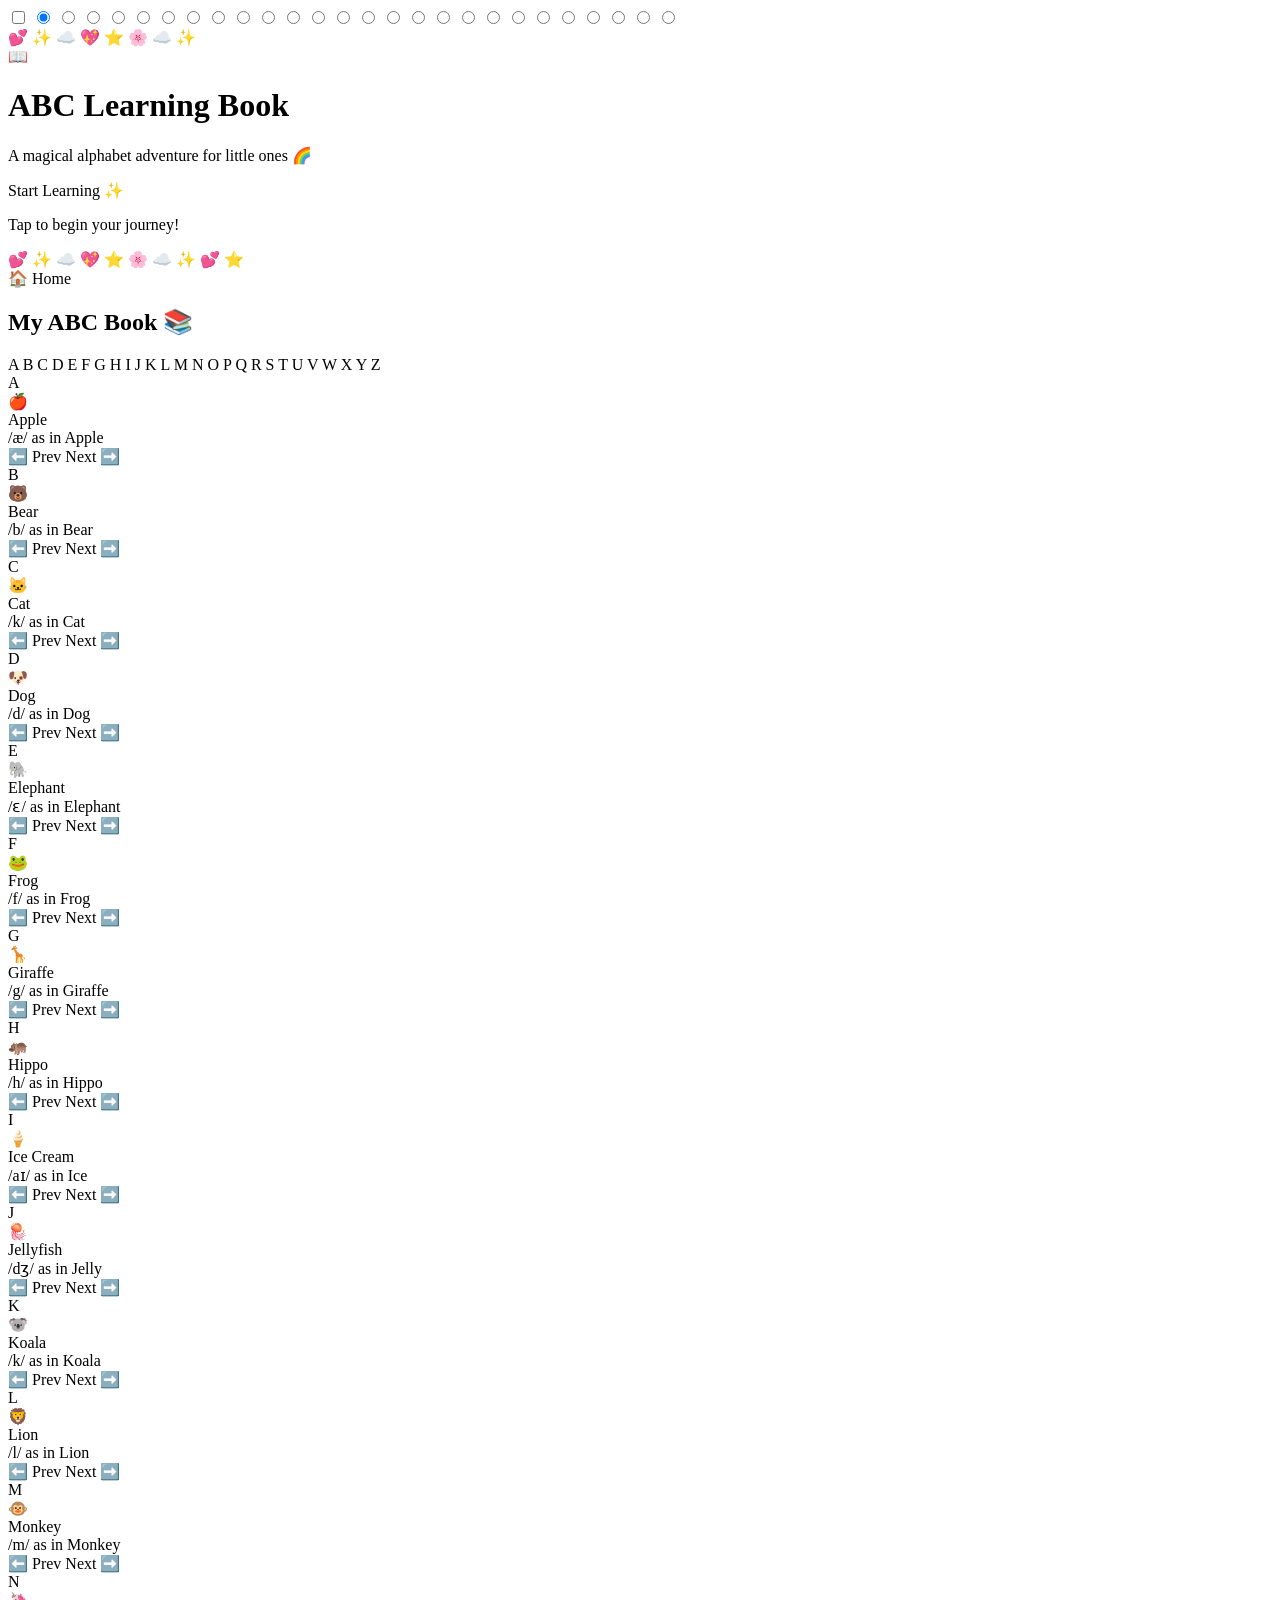
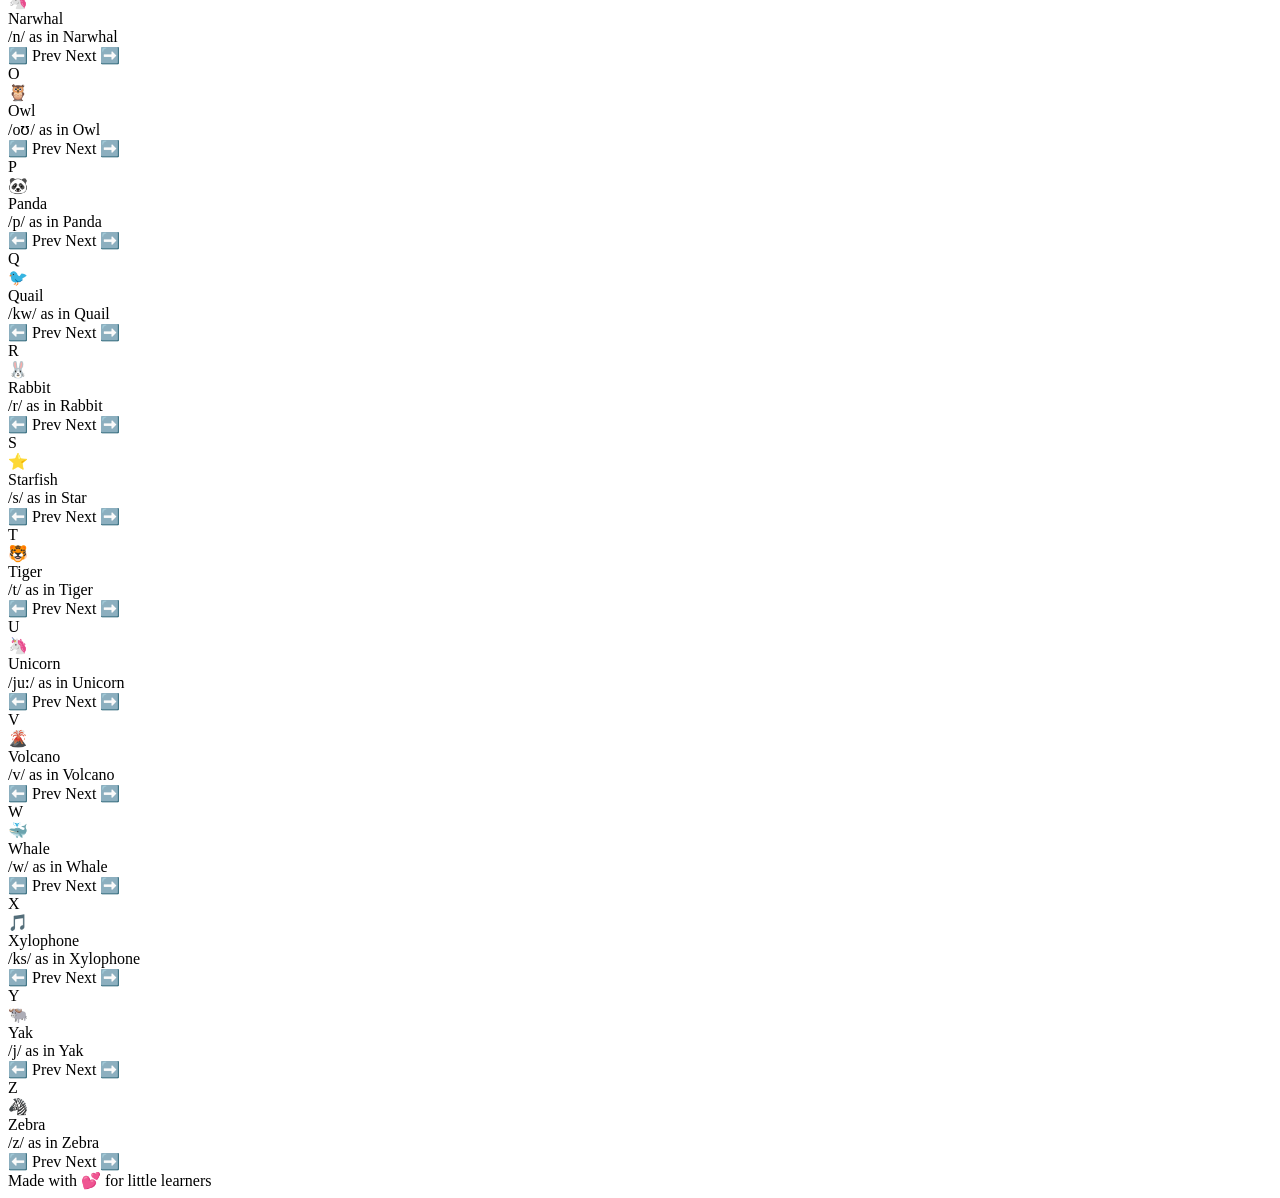
==== index.html @ bb5217f0 "Update and rename ABC.html to index.html" ====
<!DOCTYPE html>
<html lang="en">
<head>
<meta charset="UTF-8">
<meta name="viewport" content="width=device-width, initial-scale=1.0">
<title>ABC Learning Book 🌸</title>
<link rel="preconnect" href="https://fonts.googleapis.com">
<link rel="preconnect" href="https://fonts.gstatic.com" crossorigin>
<link href="https://fonts.googleapis.com/css2?family=Baloo+2:wght@500;700;800&family=Fredoka:wght@400;600;700&display=swap" rel="stylesheet">
<link rel="stylesheet" href="style.css">
</head>
<body>

  <!-- Hidden inputs for CSS-only interactivity -->
  <input type="checkbox" id="start" class="hidden-input">

  <input type="radio" name="letter" id="a" class="hidden-input" checked>
  <input type="radio" name="letter" id="b" class="hidden-input">
  <input type="radio" name="letter" id="c" class="hidden-input">
  <input type="radio" name="letter" id="d" class="hidden-input">
  <input type="radio" name="letter" id="e" class="hidden-input">
  <input type="radio" name="letter" id="f" class="hidden-input">
  <input type="radio" name="letter" id="g" class="hidden-input">
  <input type="radio" name="letter" id="h" class="hidden-input">
  <input type="radio" name="letter" id="i" class="hidden-input">
  <input type="radio" name="letter" id="j" class="hidden-input">
  <input type="radio" name="letter" id="k" class="hidden-input">
  <input type="radio" name="letter" id="l" class="hidden-input">
  <input type="radio" name="letter" id="m" class="hidden-input">
  <input type="radio" name="letter" id="n" class="hidden-input">
  <input type="radio" name="letter" id="o" class="hidden-input">
  <input type="radio" name="letter" id="p" class="hidden-input">
  <input type="radio" name="letter" id="q" class="hidden-input">
  <input type="radio" name="letter" id="r" class="hidden-input">
  <input type="radio" name="letter" id="s" class="hidden-input">
  <input type="radio" name="letter" id="t" class="hidden-input">
  <input type="radio" name="letter" id="u" class="hidden-input">
  <input type="radio" name="letter" id="v" class="hidden-input">
  <input type="radio" name="letter" id="w" class="hidden-input">
  <input type="radio" name="letter" id="x" class="hidden-input">
  <input type="radio" name="letter" id="y" class="hidden-input">
  <input type="radio" name="letter" id="z" class="hidden-input">

  <!-- START SCREEN -->
  <div class="start-screen">
    <div class="floating-bg">
      <span class="shape s1">💕</span>
      <span class="shape s2">✨</span>
      <span class="shape s3">☁️</span>
      <span class="shape s4">💖</span>
      <span class="shape s5">⭐</span>
      <span class="shape s6">🌸</span>
      <span class="shape s7">☁️</span>
      <span class="shape s8">✨</span>
    </div>

    <div class="start-card">
      <div class="start-emoji">📖</div>
      <h1 class="start-title">ABC <span>Learning</span> Book</h1>
      <p class="start-subtitle">A magical alphabet adventure for little ones 🌈</p>
      <label for="start" class="start-btn">Start Learning ✨</label>
      <p class="start-hint">Tap to begin your journey!</p>
    </div>
  </div>

  <!-- MAIN APP -->
  <div class="app">
    <!-- Floating background -->
    <div class="floating-bg">
      <span class="shape s1">💕</span>
      <span class="shape s2">✨</span>
      <span class="shape s3">☁️</span>
      <span class="shape s4">💖</span>
      <span class="shape s5">⭐</span>
      <span class="shape s6">🌸</span>
      <span class="shape s7">☁️</span>
      <span class="shape s8">✨</span>
      <span class="shape s9">💕</span>
      <span class="shape s10">⭐</span>
    </div>

    <!-- Header -->
    <header class="header">
      <label for="start" class="back-btn">🏠 Home</label>
      <h2 class="header-title">My ABC Book 📚</h2>
      <div class="spacer"></div>
    </header>

    <!-- Alphabet quick nav -->
    <nav class="alphabet-nav">
      <label for="a" class="alpha-btn">A</label>
      <label for="b" class="alpha-btn">B</label>
      <label for="c" class="alpha-btn">C</label>
      <label for="d" class="alpha-btn">D</label>
      <label for="e" class="alpha-btn">E</label>
      <label for="f" class="alpha-btn">F</label>
      <label for="g" class="alpha-btn">G</label>
      <label for="h" class="alpha-btn">H</label>
      <label for="i" class="alpha-btn">I</label>
      <label for="j" class="alpha-btn">J</label>
      <label for="k" class="alpha-btn">K</label>
      <label for="l" class="alpha-btn">L</label>
      <label for="m" class="alpha-btn">M</label>
      <label for="n" class="alpha-btn">N</label>
      <label for="o" class="alpha-btn">O</label>
      <label for="p" class="alpha-btn">P</label>
      <label for="q" class="alpha-btn">Q</label>
      <label for="r" class="alpha-btn">R</label>
      <label for="s" class="alpha-btn">S</label>
      <label for="t" class="alpha-btn">T</label>
      <label for="u" class="alpha-btn">U</label>
      <label for="v" class="alpha-btn">V</label>
      <label for="w" class="alpha-btn">W</label>
      <label for="x" class="alpha-btn">X</label>
      <label for="y" class="alpha-btn">Y</label>
      <label for="z" class="alpha-btn">Z</label>
    </nav>

    <!-- Cards container -->
    <main class="cards">
      <!-- A -->
      <div class="card card-a" data-color="pink">
        <div class="card-inner">
          <div class="letter-big">A</div>
          <div class="emoji-bounce">🍎</div>
          <div class="word">Apple</div>
          <div class="phonetic">/æ/ as in Apple</div>
        </div>
        <div class="card-nav">
          <label for="z" class="nav-btn prev-btn">⬅️ Prev</label>
          <label for="b" class="nav-btn next-btn">Next ➡️</label>
        </div>
      </div>

      <!-- B -->
      <div class="card card-b" data-color="blue">
        <div class="card-inner">
          <div class="letter-big">B</div>
          <div class="emoji-bounce">🐻</div>
          <div class="word">Bear</div>
          <div class="phonetic">/b/ as in Bear</div>
        </div>
        <div class="card-nav">
          <label for="a" class="nav-btn prev-btn">⬅️ Prev</label>
          <label for="c" class="nav-btn next-btn">Next ➡️</label>
        </div>
      </div>

      <!-- C -->
      <div class="card card-c" data-color="lavender">
        <div class="card-inner">
          <div class="letter-big">C</div>
          <div class="emoji-bounce">🐱</div>
          <div class="word">Cat</div>
          <div class="phonetic">/k/ as in Cat</div>
        </div>
        <div class="card-nav">
          <label for="b" class="nav-btn prev-btn">⬅️ Prev</label>
          <label for="d" class="nav-btn next-btn">Next ➡️</label>
        </div>
      </div>

      <!-- D -->
      <div class="card card-d" data-color="mint">
        <div class="card-inner">
          <div class="letter-big">D</div>
          <div class="emoji-bounce">🐶</div>
          <div class="word">Dog</div>
          <div class="phonetic">/d/ as in Dog</div>
        </div>
        <div class="card-nav">
          <label for="c" class="nav-btn prev-btn">⬅️ Prev</label>
          <label for="e" class="nav-btn next-btn">Next ➡️</label>
        </div>
      </div>

      <!-- E -->
      <div class="card card-e" data-color="peach">
        <div class="card-inner">
          <div class="letter-big">E</div>
          <div class="emoji-bounce">🐘</div>
          <div class="word">Elephant</div>
          <div class="phonetic">/ɛ/ as in Elephant</div>
        </div>
        <div class="card-nav">
          <label for="d" class="nav-btn prev-btn">⬅️ Prev</label>
          <label for="f" class="nav-btn next-btn">Next ➡️</label>
        </div>
      </div>

      <!-- F -->
      <div class="card card-f" data-color="pink">
        <div class="card-inner">
          <div class="letter-big">F</div>
          <div class="emoji-bounce">🐸</div>
          <div class="word">Frog</div>
          <div class="phonetic">/f/ as in Frog</div>
        </div>
        <div class="card-nav">
          <label for="e" class="nav-btn prev-btn">⬅️ Prev</label>
          <label for="g" class="nav-btn next-btn">Next ➡️</label>
        </div>
      </div>

      <!-- G -->
      <div class="card card-g" data-color="blue">
        <div class="card-inner">
          <div class="letter-big">G</div>
          <div class="emoji-bounce">🦒</div>
          <div class="word">Giraffe</div>
          <div class="phonetic">/g/ as in Giraffe</div>
        </div>
        <div class="card-nav">
          <label for="f" class="nav-btn prev-btn">⬅️ Prev</label>
          <label for="h" class="nav-btn next-btn">Next ➡️</label>
        </div>
      </div>

      <!-- H -->
      <div class="card card-h" data-color="lavender">
        <div class="card-inner">
          <div class="letter-big">H</div>
          <div class="emoji-bounce">🦛</div>
          <div class="word">Hippo</div>
          <div class="phonetic">/h/ as in Hippo</div>
        </div>
        <div class="card-nav">
          <label for="g" class="nav-btn prev-btn">⬅️ Prev</label>
          <label for="i" class="nav-btn next-btn">Next ➡️</label>
        </div>
      </div>

      <!-- I -->
      <div class="card card-i" data-color="mint">
        <div class="card-inner">
          <div class="letter-big">I</div>
          <div class="emoji-bounce">🍦</div>
          <div class="word">Ice Cream</div>
          <div class="phonetic">/aɪ/ as in Ice</div>
        </div>
        <div class="card-nav">
          <label for="h" class="nav-btn prev-btn">⬅️ Prev</label>
          <label for="j" class="nav-btn next-btn">Next ➡️</label>
        </div>
      </div>

      <!-- J -->
      <div class="card card-j" data-color="peach">
        <div class="card-inner">
          <div class="letter-big">J</div>
          <div class="emoji-bounce">🪼</div>
          <div class="word">Jellyfish</div>
          <div class="phonetic">/dʒ/ as in Jelly</div>
        </div>
        <div class="card-nav">
          <label for="i" class="nav-btn prev-btn">⬅️ Prev</label>
          <label for="k" class="nav-btn next-btn">Next ➡️</label>
        </div>
      </div>

      <!-- K -->
      <div class="card card-k" data-color="pink">
        <div class="card-inner">
          <div class="letter-big">K</div>
          <div class="emoji-bounce">🐨</div>
          <div class="word">Koala</div>
          <div class="phonetic">/k/ as in Koala</div>
        </div>
        <div class="card-nav">
          <label for="j" class="nav-btn prev-btn">⬅️ Prev</label>
          <label for="l" class="nav-btn next-btn">Next ➡️</label>
        </div>
      </div>

      <!-- L -->
      <div class="card card-l" data-color="blue">
        <div class="card-inner">
          <div class="letter-big">L</div>
          <div class="emoji-bounce">🦁</div>
          <div class="word">Lion</div>
          <div class="phonetic">/l/ as in Lion</div>
        </div>
        <div class="card-nav">
          <label for="k" class="nav-btn prev-btn">⬅️ Prev</label>
          <label for="m" class="nav-btn next-btn">Next ➡️</label>
        </div>
      </div>

      <!-- M -->
      <div class="card card-m" data-color="lavender">
        <div class="card-inner">
          <div class="letter-big">M</div>
          <div class="emoji-bounce">🐵</div>
          <div class="word">Monkey</div>
          <div class="phonetic">/m/ as in Monkey</div>
        </div>
        <div class="card-nav">
          <label for="l" class="nav-btn prev-btn">⬅️ Prev</label>
          <label for="n" class="nav-btn next-btn">Next ➡️</label>
        </div>
      </div>

      <!-- N -->
      <div class="card card-n" data-color="mint">
        <div class="card-inner">
          <div class="letter-big">N</div>
          <div class="emoji-bounce">🦄</div>
          <div class="word">Narwhal</div>
          <div class="phonetic">/n/ as in Narwhal</div>
        </div>
        <div class="card-nav">
          <label for="m" class="nav-btn prev-btn">⬅️ Prev</label>
          <label for="o" class="nav-btn next-btn">Next ➡️</label>
        </div>
      </div>

      <!-- O -->
      <div class="card card-o" data-color="peach">
        <div class="card-inner">
          <div class="letter-big">O</div>
          <div class="emoji-bounce">🦉</div>
          <div class="word">Owl</div>
          <div class="phonetic">/oʊ/ as in Owl</div>
        </div>
        <div class="card-nav">
          <label for="n" class="nav-btn prev-btn">⬅️ Prev</label>
          <label for="p" class="nav-btn next-btn">Next ➡️</label>
        </div>
      </div>

      <!-- P -->
      <div class="card card-p" data-color="pink">
        <div class="card-inner">
          <div class="letter-big">P</div>
          <div class="emoji-bounce">🐼</div>
          <div class="word">Panda</div>
          <div class="phonetic">/p/ as in Panda</div>
        </div>
        <div class="card-nav">
          <label for="o" class="nav-btn prev-btn">⬅️ Prev</label>
          <label for="q" class="nav-btn next-btn">Next ➡️</label>
        </div>
      </div>

      <!-- Q -->
      <div class="card card-q" data-color="blue">
        <div class="card-inner">
          <div class="letter-big">Q</div>
          <div class="emoji-bounce">🐦</div>
          <div class="word">Quail</div>
          <div class="phonetic">/kw/ as in Quail</div>
        </div>
        <div class="card-nav">
          <label for="p" class="nav-btn prev-btn">⬅️ Prev</label>
          <label for="r" class="nav-btn next-btn">Next ➡️</label>
        </div>
      </div>

      <!-- R -->
      <div class="card card-r" data-color="lavender">
        <div class="card-inner">
          <div class="letter-big">R</div>
          <div class="emoji-bounce">🐰</div>
          <div class="word">Rabbit</div>
          <div class="phonetic">/r/ as in Rabbit</div>
        </div>
        <div class="card-nav">
          <label for="q" class="nav-btn prev-btn">⬅️ Prev</label>
          <label for="s" class="nav-btn next-btn">Next ➡️</label>
        </div>
      </div>

      <!-- S -->
      <div class="card card-s" data-color="mint">
        <div class="card-inner">
          <div class="letter-big">S</div>
          <div class="emoji-bounce">⭐</div>
          <div class="word">Starfish</div>
          <div class="phonetic">/s/ as in Star</div>
        </div>
        <div class="card-nav">
          <label for="r" class="nav-btn prev-btn">⬅️ Prev</label>
          <label for="t" class="nav-btn next-btn">Next ➡️</label>
        </div>
      </div>

      <!-- T -->
      <div class="card card-t" data-color="peach">
        <div class="card-inner">
          <div class="letter-big">T</div>
          <div class="emoji-bounce">🐯</div>
          <div class="word">Tiger</div>
          <div class="phonetic">/t/ as in Tiger</div>
        </div>
        <div class="card-nav">
          <label for="s" class="nav-btn prev-btn">⬅️ Prev</label>
          <label for="u" class="nav-btn next-btn">Next ➡️</label>
        </div>
      </div>

      <!-- U -->
      <div class="card card-u" data-color="pink">
        <div class="card-inner">
          <div class="letter-big">U</div>
          <div class="emoji-bounce">🦄</div>
          <div class="word">Unicorn</div>
          <div class="phonetic">/juː/ as in Unicorn</div>
        </div>
        <div class="card-nav">
          <label for="t" class="nav-btn prev-btn">⬅️ Prev</label>
          <label for="v" class="nav-btn next-btn">Next ➡️</label>
        </div>
      </div>

      <!-- V -->
      <div class="card card-v" data-color="blue">
        <div class="card-inner">
          <div class="letter-big">V</div>
          <div class="emoji-bounce">🌋</div>
          <div class="word">Volcano</div>
          <div class="phonetic">/v/ as in Volcano</div>
        </div>
        <div class="card-nav">
          <label for="u" class="nav-btn prev-btn">⬅️ Prev</label>
          <label for="w" class="nav-btn next-btn">Next ➡️</label>
        </div>
      </div>

      <!-- W -->
      <div class="card card-w" data-color="lavender">
        <div class="card-inner">
          <div class="letter-big">W</div>
          <div class="emoji-bounce">🐳</div>
          <div class="word">Whale</div>
          <div class="phonetic">/w/ as in Whale</div>
        </div>
        <div class="card-nav">
          <label for="v" class="nav-btn prev-btn">⬅️ Prev</label>
          <label for="x" class="nav-btn next-btn">Next ➡️</label>
        </div>
      </div>

      <!-- X -->
      <div class="card card-x" data-color="mint">
        <div class="card-inner">
          <div class="letter-big">X</div>
          <div class="emoji-bounce">🎵</div>
          <div class="word">Xylophone</div>
          <div class="phonetic">/ks/ as in Xylophone</div>
        </div>
        <div class="card-nav">
          <label for="w" class="nav-btn prev-btn">⬅️ Prev</label>
          <label for="y" class="nav-btn next-btn">Next ➡️</label>
        </div>
      </div>

      <!-- Y -->
      <div class="card card-y" data-color="peach">
        <div class="card-inner">
          <div class="letter-big">Y</div>
          <div class="emoji-bounce">🐃</div>
          <div class="word">Yak</div>
          <div class="phonetic">/j/ as in Yak</div>
        </div>
        <div class="card-nav">
          <label for="x" class="nav-btn prev-btn">⬅️ Prev</label>
          <label for="z" class="nav-btn next-btn">Next ➡️</label>
        </div>
      </div>

      <!-- Z -->
      <div class="card card-z" data-color="pink">
        <div class="card-inner">
          <div class="letter-big">Z</div>
          <div class="emoji-bounce">🦓</div>
          <div class="word">Zebra</div>
          <div class="phonetic">/z/ as in Zebra</div>
        </div>
        <div class="card-nav">
          <label for="y" class="nav-btn prev-btn">⬅️ Prev</label>
          <label for="a" class="nav-btn next-btn">Next ➡️</label>
        </div>
      </div>
    </main>

    <footer class="footer">
      Made with 💕 for little learners
    </footer>
  </div>

</body>
</html>
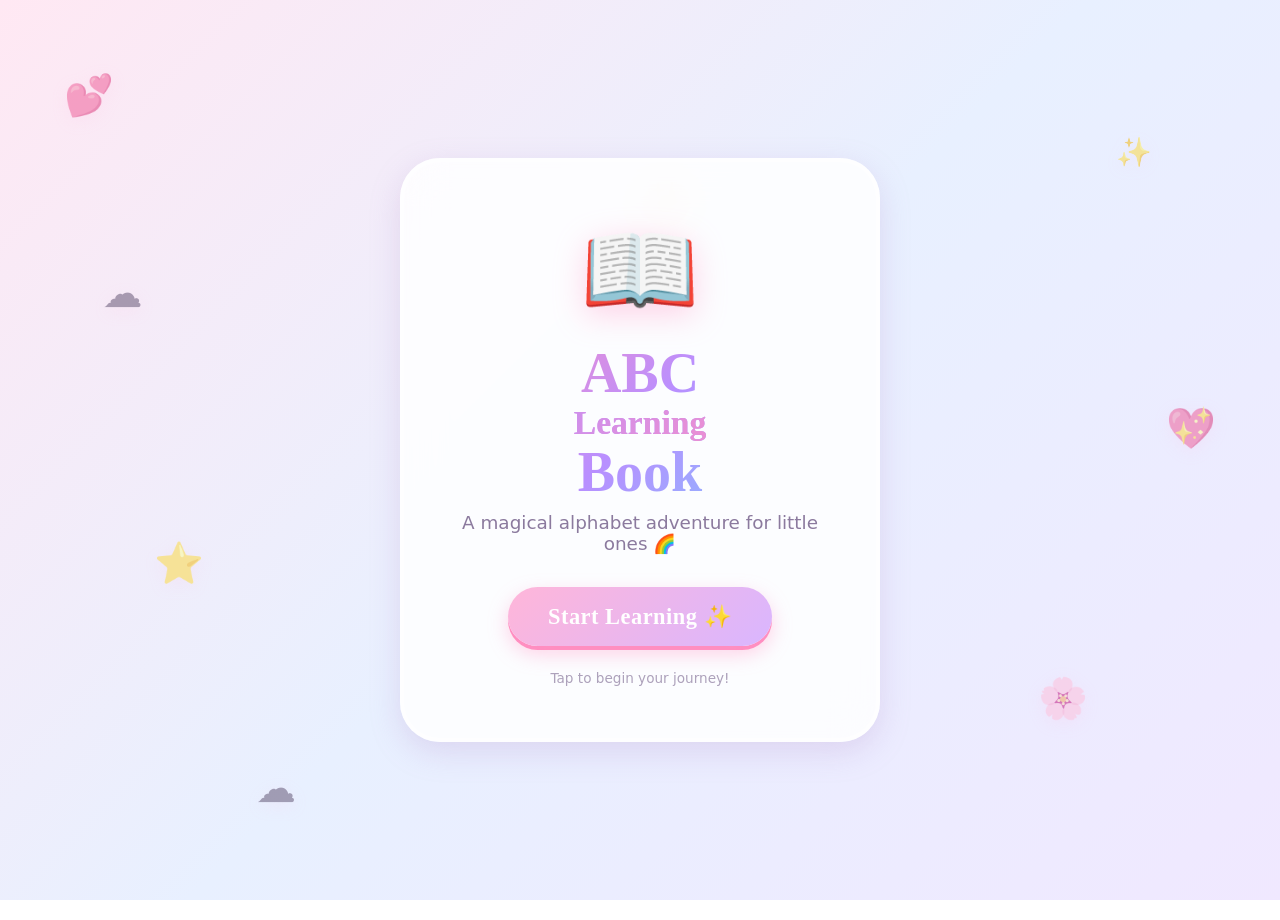
==== commit c5e6c27a: "Update index.html" ====
--- a/index.html
+++ b/index.html
@@ -216,13 +216,13 @@
         </div>
       </div>
 
-      <!-- H -->
+      <!-- H — UPDATED: House 🏠 -->
       <div class="card card-h" data-color="lavender">
         <div class="card-inner">
           <div class="letter-big">H</div>
-          <div class="emoji-bounce">🦛</div>
-          <div class="word">Hippo</div>
-          <div class="phonetic">/h/ as in Hippo</div>
+          <div class="emoji-bounce">🏠</div>
+          <div class="word">House</div>
+          <div class="phonetic">/h/ as in House</div>
         </div>
         <div class="card-nav">
           <label for="g" class="nav-btn prev-btn">⬅️ Prev</label>
@@ -258,13 +258,13 @@
         </div>
       </div>
 
-      <!-- K -->
+      <!-- K — UPDATED: Kite 🪁 -->
       <div class="card card-k" data-color="pink">
         <div class="card-inner">
           <div class="letter-big">K</div>
-          <div class="emoji-bounce">🐨</div>
-          <div class="word">Koala</div>
-          <div class="phonetic">/k/ as in Koala</div>
+          <div class="emoji-bounce">🪁</div>
+          <div class="word">Kite</div>
+          <div class="phonetic">/k/ as in Kite</div>
         </div>
         <div class="card-nav">
           <label for="j" class="nav-btn prev-btn">⬅️ Prev</label>
@@ -300,13 +300,13 @@
         </div>
       </div>
 
-      <!-- N -->
+      <!-- N — UPDATED: Nest 🪺 -->
       <div class="card card-n" data-color="mint">
         <div class="card-inner">
           <div class="letter-big">N</div>
-          <div class="emoji-bounce">🦄</div>
-          <div class="word">Narwhal</div>
-          <div class="phonetic">/n/ as in Narwhal</div>
+          <div class="emoji-bounce">🪺</div>
+          <div class="word">Nest</div>
+          <div class="phonetic">/n/ as in Nest</div>
         </div>
         <div class="card-nav">
           <label for="m" class="nav-btn prev-btn">⬅️ Prev</label>
@@ -328,13 +328,13 @@
         </div>
       </div>
 
-      <!-- P -->
+      <!-- P — UPDATED: Peacock 🦚 -->
       <div class="card card-p" data-color="pink">
         <div class="card-inner">
           <div class="letter-big">P</div>
-          <div class="emoji-bounce">🐼</div>
-          <div class="word">Panda</div>
-          <div class="phonetic">/p/ as in Panda</div>
+          <div class="emoji-bounce">🦚</div>
+          <div class="word">Peacock</div>
+          <div class="phonetic">/p/ as in Peacock</div>
         </div>
         <div class="card-nav">
           <label for="o" class="nav-btn prev-btn">⬅️ Prev</label>
@@ -342,13 +342,13 @@
         </div>
       </div>
 
-      <!-- Q -->
+      <!-- Q — UPDATED: Queen 👑 -->
       <div class="card card-q" data-color="blue">
         <div class="card-inner">
           <div class="letter-big">Q</div>
-          <div class="emoji-bounce">🐦</div>
-          <div class="word">Quail</div>
-          <div class="phonetic">/kw/ as in Quail</div>
+          <div class="emoji-bounce">👑</div>
+          <div class="word">Queen</div>
+          <div class="phonetic">/kw/ as in Queen</div>
         </div>
         <div class="card-nav">
           <label for="p" class="nav-btn prev-btn">⬅️ Prev</label>
@@ -370,12 +370,12 @@
         </div>
       </div>
 
-      <!-- S -->
+      <!-- S — UPDATED: Star ⭐ -->
       <div class="card card-s" data-color="mint">
         <div class="card-inner">
           <div class="letter-big">S</div>
           <div class="emoji-bounce">⭐</div>
-          <div class="word">Starfish</div>
+          <div class="word">Star</div>
           <div class="phonetic">/s/ as in Star</div>
         </div>
         <div class="card-nav">
@@ -412,13 +412,13 @@
         </div>
       </div>
 
-      <!-- V -->
+      <!-- V — UPDATED: Van 🚐 -->
       <div class="card card-v" data-color="blue">
         <div class="card-inner">
           <div class="letter-big">V</div>
-          <div class="emoji-bounce">🌋</div>
-          <div class="word">Volcano</div>
-          <div class="phonetic">/v/ as in Volcano</div>
+          <div class="emoji-bounce">🚐</div>
+          <div class="word">Van</div>
+          <div class="phonetic">/v/ as in Van</div>
         </div>
         <div class="card-nav">
           <label for="u" class="nav-btn prev-btn">⬅️ Prev</label>
@@ -426,13 +426,13 @@
         </div>
       </div>
 
-      <!-- W -->
+      <!-- W — UPDATED: Watch ⌚ -->
       <div class="card card-w" data-color="lavender">
         <div class="card-inner">
           <div class="letter-big">W</div>
-          <div class="emoji-bounce">🐳</div>
-          <div class="word">Whale</div>
-          <div class="phonetic">/w/ as in Whale</div>
+          <div class="emoji-bounce">⌚</div>
+          <div class="word">Watch</div>
+          <div class="phonetic">/w/ as in Watch</div>
         </div>
         <div class="card-nav">
           <label for="v" class="nav-btn prev-btn">⬅️ Prev</label>
@@ -454,13 +454,13 @@
         </div>
       </div>
 
-      <!-- Y -->
+      <!-- Y — UPDATED: Yacht 🛥️ -->
       <div class="card card-y" data-color="peach">
         <div class="card-inner">
           <div class="letter-big">Y</div>
-          <div class="emoji-bounce">🐃</div>
-          <div class="word">Yak</div>
-          <div class="phonetic">/j/ as in Yak</div>
+          <div class="emoji-bounce">🛥️</div>
+          <div class="word">Yacht</div>
+          <div class="phonetic">/j/ as in Yacht</div>
         </div>
         <div class="card-nav">
           <label for="x" class="nav-btn prev-btn">⬅️ Prev</label>
@@ -490,3 +490,4 @@
 
 </body>
 </html>
+</html>
--- a/style.css
+++ b/style.css
@@ -0,0 +1,582 @@
+/* ===== ROOT VARIABLES ===== */
+:root {
+  --pink: #FFB6D9;
+  --pink-deep: #FF8FC1;
+  --blue: #B6E0FF;
+  --blue-deep: #7FC4FF;
+  --lavender: #D9B6FF;
+  --lavender-deep: #B98FFF;
+  --mint: #B6FFD9;
+  --mint-deep: #7FFFB5;
+  --peach: #FFD9B6;
+  --peach-deep: #FFB87F;
+  --cream: #FFF5E6;
+  --white: #FFFFFF;
+  --text: #5A4A6B;
+  --text-soft: #8B7A9E;
+  --shadow-soft: 0 10px 30px rgba(180, 140, 200, 0.25);
+  --shadow-glow: 0 0 40px rgba(255, 180, 220, 0.6);
+}
+
+/* ===== RESET ===== */
+* {
+  margin: 0;
+  padding: 0;
+  box-sizing: border-box;
+  -webkit-tap-highlight-color: transparent;
+}
+
+html, body {
+  height: 100%;
+  overflow-x: hidden;
+}
+
+body {
+  font-family: 'Fredoka', 'Baloo 2', system-ui, sans-serif;
+  color: var(--text);
+  background: linear-gradient(135deg, #FFE8F3 0%, #E8F0FF 50%, #F0E8FF 100%);
+  background-attachment: fixed;
+  min-height: 100vh;
+  position: relative;
+}
+
+.hidden-input {
+  position: absolute;
+  opacity: 0;
+  pointer-events: none;
+  width: 0;
+  height: 0;
+}
+
+/* ===== FLOATING BACKGROUND ===== */
+.floating-bg {
+  position: fixed;
+  inset: 0;
+  pointer-events: none;
+  z-index: 0;
+  overflow: hidden;
+}
+
+.shape {
+  position: absolute;
+  font-size: clamp(1.5rem, 4vw, 2.5rem);
+  opacity: 0.5;
+  animation: float 12s ease-in-out infinite;
+  filter: drop-shadow(0 4px 8px rgba(255, 180, 220, 0.3));
+}
+
+.s1 { top: 8%; left: 5%; animation-delay: 0s; }
+.s2 { top: 15%; right: 10%; animation-delay: 1.5s; font-size: 1.8rem; }
+.s3 { top: 30%; left: 8%; animation-delay: 3s; }
+.s4 { top: 45%; right: 5%; animation-delay: 4.5s; }
+.s5 { top: 60%; left: 12%; animation-delay: 2s; }
+.s6 { top: 75%; right: 15%; animation-delay: 5s; }
+.s7 { top: 85%; left: 20%; animation-delay: 6s; }
+.s8 { top: 20%; left: 50%; animation-delay: 7s; }
+.s9 { top: 50%; left: 85%; animation-delay: 3.5s; }
+.s10 { top: 70%; left: 45%; animation-delay: 8s; }
+
+@keyframes float {
+  0%, 100% { transform: translate(0, 0) rotate(0deg); }
+  25% { transform: translate(20px, -30px) rotate(10deg); }
+  50% { transform: translate(-15px, -50px) rotate(-5deg); }
+  75% { transform: translate(10px, -20px) rotate(8deg); }
+}
+
+/* ===== START SCREEN ===== */
+.start-screen {
+  position: fixed;
+  inset: 0;
+  display: flex;
+  align-items: center;
+  justify-content: center;
+  z-index: 100;
+  background: linear-gradient(135deg, #FFE8F3 0%, #E8F0FF 50%, #F0E8FF 100%);
+  padding: 1.5rem;
+  animation: fadeIn 0.6s ease;
+}
+
+.start-card {
+  background: rgba(255, 255, 255, 0.85);
+  backdrop-filter: blur(20px);
+  -webkit-backdrop-filter: blur(20px);
+  border-radius: 40px;
+  padding: clamp(2rem, 6vw, 3.5rem);
+  text-align: center;
+  max-width: 480px;
+  width: 100%;
+  box-shadow: var(--shadow-soft), 0 0 0 4px rgba(255, 255, 255, 0.5) inset;
+  animation: popIn 0.8s cubic-bezier(0.34, 1.56, 0.64, 1);
+  position: relative;
+  z-index: 2;
+}
+
+.start-emoji {
+  font-size: clamp(4rem, 12vw, 6rem);
+  margin-bottom: 1rem;
+  animation: bounce 2s ease-in-out infinite;
+  filter: drop-shadow(0 8px 16px rgba(255, 143, 193, 0.4));
+}
+
+.start-title {
+  font-family: 'Baloo 2', cursive;
+  font-size: clamp(2.2rem, 7vw, 3.5rem);
+  font-weight: 800;
+  background: linear-gradient(135deg, var(--pink-deep), var(--lavender-deep), var(--blue-deep));
+  -webkit-background-clip: text;
+  background-clip: text;
+  -webkit-text-fill-color: transparent;
+  line-height: 1.1;
+  margin-bottom: 0.5rem;
+}
+
+.start-title span {
+  display: block;
+  font-size: 0.6em;
+  background: linear-gradient(135deg, var(--lavender-deep), var(--pink-deep));
+  -webkit-background-clip: text;
+  background-clip: text;
+  -webkit-text-fill-color: transparent;
+}
+
+.start-subtitle {
+  color: var(--text-soft);
+  font-size: clamp(0.95rem, 2.5vw, 1.15rem);
+  margin-bottom: 2rem;
+  font-weight: 500;
+}
+
+.start-btn {
+  display: inline-block;
+  background: linear-gradient(135deg, var(--pink), var(--lavender));
+  color: white;
+  font-family: 'Baloo 2', cursive;
+  font-size: clamp(1.1rem, 3vw, 1.4rem);
+  font-weight: 700;
+  padding: 1rem 2.5rem;
+  border-radius: 50px;
+  cursor: pointer;
+  box-shadow: 0 8px 20px rgba(255, 143, 193, 0.4), 0 4px 0 var(--pink-deep);
+  transition: all 0.25s cubic-bezier(0.34, 1.56, 0.64, 1);
+  user-select: none;
+  letter-spacing: 0.5px;
+}
+
+.start-btn:hover {
+  transform: translateY(-3px) scale(1.05);
+  box-shadow: 0 12px 28px rgba(255, 143, 193, 0.55), 0 6px 0 var(--pink-deep);
+}
+
+.start-btn:active {
+  transform: translateY(2px) scale(0.98);
+  box-shadow: 0 4px 12px rgba(255, 143, 193, 0.4), 0 2px 0 var(--pink-deep);
+}
+
+.start-hint {
+  margin-top: 1.5rem;
+  color: var(--text-soft);
+  font-size: 0.85rem;
+  opacity: 0.7;
+}
+
+/* ===== APP CONTAINER ===== */
+.app {
+  min-height: 100vh;
+  padding: 1.5rem;
+  padding-top: 1rem;
+  position: relative;
+  z-index: 1;
+  display: flex;
+  flex-direction: column;
+  align-items: center;
+  gap: 1.25rem;
+}
+
+/* ===== HEADER ===== */
+.header {
+  width: 100%;
+  max-width: 900px;
+  display: flex;
+  align-items: center;
+  justify-content: space-between;
+  gap: 1rem;
+  padding: 0.5rem;
+}
+
+.back-btn {
+  background: rgba(255, 255, 255, 0.75);
+  backdrop-filter: blur(10px);
+  padding: 0.6rem 1.2rem;
+  border-radius: 50px;
+  font-weight: 600;
+  font-size: 0.95rem;
+  color: var(--text);
+  cursor: pointer;
+  box-shadow: 0 4px 12px rgba(180, 140, 200, 0.2);
+  transition: all 0.25s ease;
+  user-select: none;
+  white-space: nowrap;
+}
+
+.back-btn:hover {
+  transform: translateY(-2px);
+  background: white;
+  box-shadow: 0 6px 16px rgba(180, 140, 200, 0.3);
+}
+
+.header-title {
+  font-family: 'Baloo 2', cursive;
+  font-size: clamp(1.2rem, 4vw, 1.6rem);
+  font-weight: 700;
+  background: linear-gradient(135deg, var(--pink-deep), var(--lavender-deep));
+  -webkit-background-clip: text;
+  background-clip: text;
+  -webkit-text-fill-color: transparent;
+  text-align: center;
+  flex: 1;
+}
+
+.spacer {
+  width: 80px;
+}
+
+/* ===== ALPHABET NAV ===== */
+.alphabet-nav {
+  width: 100%;
+  max-width: 900px;
+  background: rgba(255, 255, 255, 0.7);
+  backdrop-filter: blur(15px);
+  -webkit-backdrop-filter: blur(15px);
+  border-radius: 24px;
+  padding: 0.75rem;
+  display: flex;
+  flex-wrap: wrap;
+  gap: 0.4rem;
+  justify-content: center;
+  box-shadow: var(--shadow-soft);
+}
+
+.alpha-btn {
+  width: clamp(32px, 7vw, 42px);
+  height: clamp(32px, 7vw, 42px);
+  display: flex;
+  align-items: center;
+  justify-content: center;
+  background: linear-gradient(135deg, var(--cream), white);
+  border-radius: 12px;
+  font-family: 'Baloo 2', cursive;
+  font-weight: 700;
+  font-size: clamp(0.9rem, 2.5vw, 1.1rem);
+  color: var(--text);
+  cursor: pointer;
+  transition: all 0.2s cubic-bezier(0.34, 1.56, 0.64, 1);
+  user-select: none;
+  box-shadow: 0 2px 6px rgba(180, 140, 200, 0.15);
+}
+
+.alpha-btn:hover {
+  transform: translateY(-3px) scale(1.1);
+  background: linear-gradient(135deg, var(--pink), var(--lavender));
+  color: white;
+  box-shadow: 0 6px 14px rgba(255, 143, 193, 0.4);
+}
+
+/* Highlight active letter in alphabet nav */
+#a:checked ~ .app .alphabet-nav label[for="a"],
+#b:checked ~ .app .alphabet-nav label[for="b"],
+#c:checked ~ .app .alphabet-nav label[for="c"],
+#d:checked ~ .app .alphabet-nav label[for="d"],
+#e:checked ~ .app .alphabet-nav label[for="e"],
+#f:checked ~ .app .alphabet-nav label[for="f"],
+#g:checked ~ .app .alphabet-nav label[for="g"],
+#h:checked ~ .app .alphabet-nav label[for="h"],
+#i:checked ~ .app .alphabet-nav label[for="i"],
+#j:checked ~ .app .alphabet-nav label[for="j"],
+#k:checked ~ .app .alphabet-nav label[for="k"],
+#l:checked ~ .app .alphabet-nav label[for="l"],
+#m:checked ~ .app .alphabet-nav label[for="m"],
+#n:checked ~ .app .alphabet-nav label[for="n"],
+#o:checked ~ .app .alphabet-nav label[for="o"],
+#p:checked ~ .app .alphabet-nav label[for="p"],
+#q:checked ~ .app .alphabet-nav label[for="q"],
+#r:checked ~ .app .alphabet-nav label[for="r"],
+#s:checked ~ .app .alphabet-nav label[for="s"],
+#t:checked ~ .app .alphabet-nav label[for="t"],
+#u:checked ~ .app .alphabet-nav label[for="u"],
+#v:checked ~ .app .alphabet-nav label[for="v"],
+#w:checked ~ .app .alphabet-nav label[for="w"],
+#x:checked ~ .app .alphabet-nav label[for="x"],
+#y:checked ~ .app .alphabet-nav label[for="y"],
+#z:checked ~ .app .alphabet-nav label[for="z"] {
+  background: linear-gradient(135deg, var(--pink-deep), var(--lavender-deep));
+  color: white;
+  transform: scale(1.15);
+  box-shadow: 0 0 20px rgba(255, 143, 193, 0.7), 0 4px 12px rgba(185, 143, 255, 0.5);
+  animation: glowPulse 1.8s ease-in-out infinite;
+}
+
+@keyframes glowPulse {
+  0%, 100% { box-shadow: 0 0 20px rgba(255, 143, 193, 0.7), 0 4px 12px rgba(185, 143, 255, 0.5); }
+  50% { box-shadow: 0 0 30px rgba(255, 143, 193, 0.9), 0 4px 16px rgba(185, 143, 255, 0.7); }
+}
+
+/* ===== CARDS CONTAINER ===== */
+.cards {
+  width: 100%;
+  max-width: 600px;
+  position: relative;
+  min-height: 480px;
+  display: flex;
+  align-items: center;
+  justify-content: center;
+}
+
+.card {
+  position: absolute;
+  width: 100%;
+  background: rgba(255, 255, 255, 0.9);
+  backdrop-filter: blur(20px);
+  -webkit-backdrop-filter: blur(20px);
+  border-radius: 36px;
+  padding: clamp(1.5rem, 5vw, 2.5rem);
+  box-shadow: var(--shadow-soft);
+  opacity: 0;
+  transform: scale(0.85) translateY(20px);
+  pointer-events: none;
+  transition: opacity 0.5s cubic-bezier(0.4, 0, 0.2, 1),
+              transform 0.5s cubic-bezier(0.34, 1.56, 0.64, 1);
+  border: 3px solid rgba(255, 255, 255, 0.8);
+}
+
+.card-inner {
+  text-align: center;
+  display: flex;
+  flex-direction: column;
+  align-items: center;
+  gap: 0.5rem;
+}
+
+.letter-big {
+  font-family: 'Baloo 2', cursive;
+  font-size: clamp(6rem, 22vw, 11rem);
+  font-weight: 800;
+  line-height: 1;
+  background: linear-gradient(135deg, var(--pink-deep), var(--lavender-deep));
+  -webkit-background-clip: text;
+  background-clip: text;
+  -webkit-text-fill-color: transparent;
+  filter: drop-shadow(0 6px 12px rgba(255, 143, 193, 0.3));
+  animation: letterPop 0.6s cubic-bezier(0.34, 1.56, 0.64, 1);
+}
+
+@keyframes letterPop {
+  0% { transform: scale(0.5) rotate(-10deg); opacity: 0; }
+  100% { transform: scale(1) rotate(0); opacity: 1; }
+}
+
+.emoji-bounce {
+  font-size: clamp(4rem, 14vw, 7rem);
+  margin: 0.5rem 0;
+  animation: bounce 2.5s ease-in-out infinite;
+  filter: drop-shadow(0 8px 16px rgba(0, 0, 0, 0.1));
+}
+
+@keyframes bounce {
+  0%, 100% { transform: translateY(0) rotate(-3deg); }
+  50% { transform: translateY(-15px) rotate(3deg); }
+}
+
+.word {
+  font-family: 'Baloo 2', cursive;
+  font-size: clamp(2rem, 7vw, 3rem);
+  font-weight: 700;
+  color: var(--text);
+  letter-spacing: 1px;
+}
+
+.phonetic {
+  font-size: clamp(0.9rem, 2.5vw, 1.1rem);
+  color: var(--text-soft);
+  font-weight: 500;
+  background: var(--cream);
+  padding: 0.4rem 1.2rem;
+  border-radius: 50px;
+  margin-top: 0.5rem;
+}
+
+/* Card navigation */
+.card-nav {
+  display: flex;
+  justify-content: space-between;
+  gap: 1rem;
+  margin-top: 1.5rem;
+  padding-top: 1.5rem;
+  border-top: 2px dashed rgba(180, 140, 200, 0.2);
+}
+
+.nav-btn {
+  flex: 1;
+  background: linear-gradient(135deg, var(--blue), var(--lavender));
+  color: white;
+  font-family: 'Fredoka', sans-serif;
+  font-weight: 600;
+  font-size: clamp(0.95rem, 2.8vw, 1.1rem);
+  padding: 0.9rem 1rem;
+  border-radius: 50px;
+  text-align: center;
+  cursor: pointer;
+  box-shadow: 0 6px 16px rgba(127, 196, 255, 0.4);
+  transition: all 0.25s cubic-bezier(0.34, 1.56, 0.64, 1);
+  user-select: none;
+}
+
+.nav-btn:hover {
+  transform: translateY(-3px) scale(1.03);
+  box-shadow: 0 10px 24px rgba(127, 196, 255, 0.55);
+}
+
+.nav-btn:active {
+  transform: translateY(1px) scale(0.98);
+  box-shadow: 0 3px 8px rgba(127, 196, 255, 0.4);
+}
+
+.prev-btn {
+  background: linear-gradient(135deg, var(--mint), var(--blue));
+  box-shadow: 0 6px 16px rgba(127, 255, 181, 0.4);
+}
+
+.next-btn {
+  background: linear-gradient(135deg, var(--pink), var(--peach));
+  box-shadow: 0 6px 16px rgba(255, 143, 193, 0.4);
+}
+
+/* ===== COLOR THEMES PER CARD ===== */
+.card[data-color="pink"] { background: linear-gradient(135deg, #FFF0F7 0%, #FFE0EE 100%); }
+.card[data-color="blue"] { background: linear-gradient(135deg, #F0F7FF 0%, #E0EEFF 100%); }
+.card[data-color="lavender"] { background: linear-gradient(135deg, #F5F0FF 0%, #EAE0FF 100%); }
+.card[data-color="mint"] { background: linear-gradient(135deg, #F0FFF7 0%, #E0FFEE 100%); }
+.card[data-color="peach"] { background: linear-gradient(135deg, #FFF7F0 0%, #FFEEDD 100%); }
+
+.card[data-color="pink"] .letter-big { background: linear-gradient(135deg, #FF8FC1, #FF6BA8); -webkit-background-clip: text; background-clip: text; -webkit-text-fill-color: transparent; }
+.card[data-color="blue"] .letter-big { background: linear-gradient(135deg, #7FC4FF, #5AA8FF); -webkit-background-clip: text; background-clip: text; -webkit-text-fill-color: transparent; }
+.card[data-color="lavender"] .letter-big { background: linear-gradient(135deg, #B98FFF, #9B6FFF); -webkit-background-clip: text; background-clip: text; -webkit-text-fill-color: transparent; }
+.card[data-color="mint"] .letter-big { background: linear-gradient(135deg, #5FE0A0, #3FC080); -webkit-background-clip: text; background-clip: text; -webkit-text-fill-color: transparent; }
+.card[data-color="peach"] .letter-big { background: linear-gradient(135deg, #FFB87F, #FF9B5A); -webkit-background-clip: text; background-clip: text; -webkit-text-fill-color: transparent; }
+
+/* ===== SHOW/HIDE LOGIC ===== */
+/* Start screen */
+#start:checked ~ .start-screen {
+  opacity: 0;
+  pointer-events: none;
+  transform: scale(1.1);
+  transition: opacity 0.5s ease, transform 0.5s ease;
+}
+
+#start:not(:checked) ~ .start-screen {
+  opacity: 1;
+  pointer-events: auto;
+  transform: scale(1);
+  transition: opacity 0.5s ease, transform 0.5s ease;
+}
+
+#start:checked ~ .app {
+  opacity: 1;
+  pointer-events: auto;
+  transform: translateY(0);
+  transition: opacity 0.6s ease 0.2s, transform 0.6s ease 0.2s;
+}
+
+#start:not(:checked) ~ .app {
+  opacity: 0;
+  pointer-events: none;
+  transform: translateY(20px);
+  transition: opacity 0.4s ease, transform 0.4s ease;
+}
+
+/* Letter cards */
+#a:checked ~ .app .card-a,
+#b:checked ~ .app .card-b,
+#c:checked ~ .app .card-c,
+#d:checked ~ .app .card-d,
+#e:checked ~ .app .card-e,
+#f:checked ~ .app .card-f,
+#g:checked ~ .app .card-g,
+#h:checked ~ .app .card-h,
+#i:checked ~ .app .card-i,
+#j:checked ~ .app .card-j,
+#k:checked ~ .app .card-k,
+#l:checked ~ .app .card-l,
+#m:checked ~ .app .card-m,
+#n:checked ~ .app .card-n,
+#o:checked ~ .app .card-o,
+#p:checked ~ .app .card-p,
+#q:checked ~ .app .card-q,
+#r:checked ~ .app .card-r,
+#s:checked ~ .app .card-s,
+#t:checked ~ .app .card-t,
+#u:checked ~ .app .card-u,
+#v:checked ~ .app .card-v,
+#w:checked ~ .app .card-w,
+#x:checked ~ .app .card-x,
+#y:checked ~ .app .card-y,
+#z:checked ~ .app .card-z {
+  opacity: 1;
+  transform: scale(1) translateY(0);
+  pointer-events: auto;
+  z-index: 2;
+}
+
+/* ===== FOOTER ===== */
+.footer {
+  margin-top: 1rem;
+  padding: 1rem;
+  color: var(--text-soft);
+  font-size: 0.9rem;
+  font-weight: 500;
+  text-align: center;
+}
+
+/* ===== ANIMATIONS ===== */
+@keyframes fadeIn {
+  from { opacity: 0; }
+  to { opacity: 1; }
+}
+
+@keyframes popIn {
+  0% { transform: scale(0.7); opacity: 0; }
+  100% { transform: scale(1); opacity: 1; }
+}
+
+/* ===== RESPONSIVE ===== */
+@media (max-width: 600px) {
+  body { padding: 0; }
+  .app { padding: 1rem; gap: 1rem; }
+  .cards { min-height: 440px; }
+  .card { border-radius: 28px; padding: 1.5rem 1rem; }
+  .card-nav { flex-direction: row; gap: 0.6rem; margin-top: 1rem; padding-top: 1rem; }
+  .nav-btn { padding: 0.75rem 0.6rem; font-size: 0.9rem; }
+  .alphabet-nav { padding: 0.5rem; gap: 0.3rem; border-radius: 20px; }
+  .header { padding: 0.25rem; }
+  .back-btn { padding: 0.5rem 0.9rem; font-size: 0.85rem; }
+  .spacer { width: 60px; }
+}
+
+@media (max-width: 380px) {
+  .alpha-btn { width: 28px; height: 28px; font-size: 0.8rem; border-radius: 8px; }
+  .letter-big { font-size: 5.5rem; }
+  .emoji-bounce { font-size: 3.5rem; }
+  .word { font-size: 1.7rem; }
+}
+
+@media (min-width: 900px) {
+  .cards { min-height: 560px; }
+  .card { padding: 3rem; }
+}
+
+/* Reduce motion for accessibility */
+@media (prefers-reduced-motion: reduce) {
+  *, *::before, *::after {
+    animation-duration: 0.01ms !important;
+    transition-duration: 0.01ms !important;
+  }
+}
